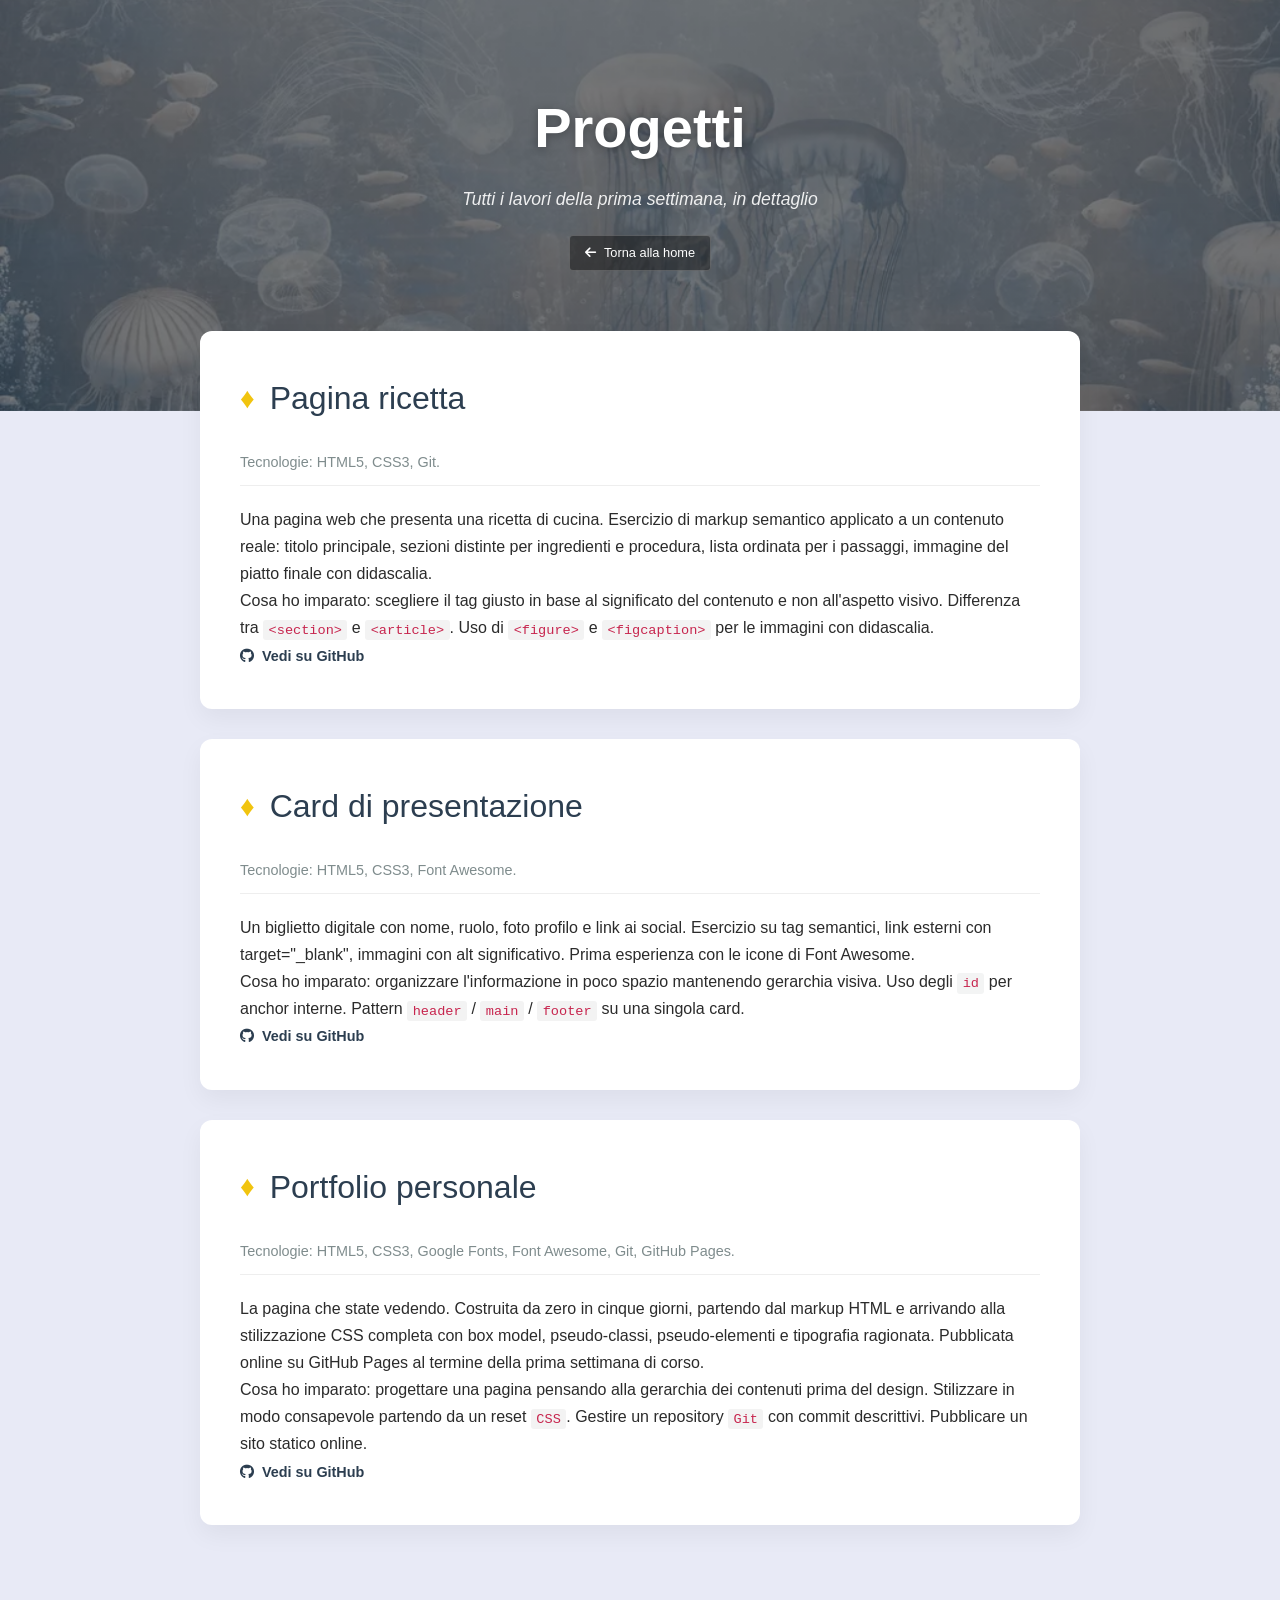
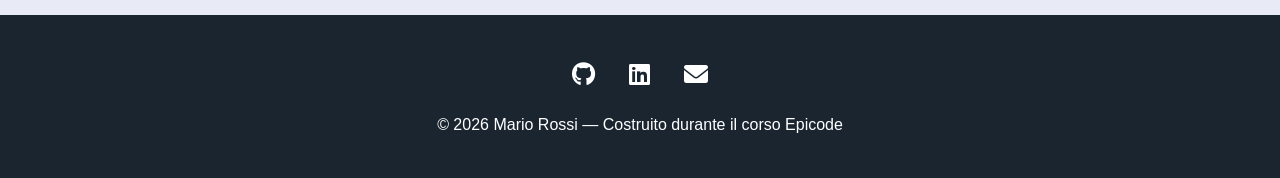
==== progetti.html @ db7f78b2 "fine" ====
<!DOCTYPE html>
<html lang="it">
<head>
    <meta charset="UTF-8">
    <meta name="viewport" content="width=device-width, initial-scale=1.0">
    <title>Progetti — Mario Rossi Portfolio</title>
    <link rel="stylesheet" href="assets/css/reset.css">
    <link rel="stylesheet" href="assets/css/style.css"> 
    <link rel="stylesheet" href="https://cdnjs.cloudflare.com/ajax/libs/font-awesome/6.0.0/css/all.min.css">
</head>
<body class="progetti-page">

    <header id="site-header">
        <h1>Progetti</h1>
        <p class="tagline">Tutti i lavori della prima settimana, in dettaglio</p>
        
        <a href="index.html" class="back-home-tab">
            <i class="fas fa-arrow-left"></i> Torna alla home
        </a>
    </header>

    <main>
        <article class="project-detailedCard">
            <header>
                <h3><span class="marker">♦</span> Pagina ricetta</h3>
                <p class="project-tech"><strong>Tecnologie:</strong> HTML5, CSS3, Git.</p>
            </header>
            <div class="project-description">
                <p><strong>Una pagina web che presenta una ricetta di cucina. Esercizio di markup semantico applicato a un contenuto reale: titolo principale, sezioni distinte per ingredienti e procedura, lista ordinata per i passaggi, immagine del piatto finale con didascalia.</strong></p>
                
                <p>Cosa ho imparato: scegliere il tag giusto in base al significato del contenuto e non all'aspetto visivo. Differenza tra <strong><code>&lt;section&gt;</code></strong> e <strong><code>&lt;article&gt;</code></strong>. Uso di <strong><code>&lt;figure&gt;</code></strong> e <strong><code>&lt;figcaption&gt;</code></strong> per le immagini con didascalia.</p>
            </div>
            <footer>
                <a href="javascript:void(0)" class="github-link"><i class="fab fa-github"></i> Vedi su GitHub</a>
            </footer>
        </article>

        <article class="project-detailedCard">
            <header>
                <h3><span class="marker">♦</span> Card di presentazione</h3>
                <p class="project-tech"><strong>Tecnologie:</strong> HTML5, CSS3, Font Awesome.</p>
            </header>
            <div class="project-description">
                <p><strong>Un biglietto digitale con nome, ruolo, foto profilo e link ai social. Esercizio su tag semantici, link esterni con target="_blank", immagini con alt significativo. Prima esperienza con le icone di Font Awesome.</strong></p>
                
                <p>Cosa ho imparato: organizzare l'informazione in poco spazio mantenendo gerarchia visiva. Uso degli <strong><code>id</code></strong> per anchor interne. Pattern <strong><code>header</code></strong> / <strong><code>main</code></strong> / <strong><code>footer</code></strong> su una singola card.</p>
            </div>
            <footer>
                <a href="javascript:void(0)" class="github-link"><i class="fab fa-github"></i> Vedi su GitHub</a>
            </footer>
        </article>

        <article class="project-detailedCard">
            <header>
                <h3><span class="marker">♦</span> Portfolio personale</h3>
                <p class="project-tech"><strong>Tecnologie:</strong> HTML5, CSS3, Google Fonts, Font Awesome, Git, GitHub Pages.</p>
            </header>
            <div class="project-description">
                <p><strong>La pagina che state vedendo. Costruita da zero in cinque giorni, partendo dal markup HTML e arrivando alla stilizzazione CSS completa con box model, pseudo-classi, pseudo-elementi e tipografia ragionata. Pubblicata online su GitHub Pages al termine della prima settimana di corso.</strong></p>
                
                <p>Cosa ho imparato: progettare una pagina pensando alla gerarchia dei contenuti prima del design. Stilizzare in modo consapevole partendo da un reset <strong><code>CSS</code></strong>. Gestire un repository <strong><code>Git</code></strong> con commit descrittivi. Pubblicare un sito statico online.</p>
            </div>
            <footer>
                <a href="javascript:void(0)" class="github-link"><i class="fab fa-github"></i> Vedi su GitHub</a>
            </footer>
        </article>
    </main>

    <footer id="site-footer">
        <div class="social-icons">
            <a href="javascript:void(0)"><i class="fab fa-github"></i></a>
            <a href="javascript:void(0)"><i class="fab fa-linkedin"></i></a>
            <a href="javascript:void(0)"><i class="fas fa-envelope"></i></a>
        </div>
        <p>© 2026 Mario Rossi — Costruito durante il corso Epicode</p>
    </footer>

</body>
</html>
---- assets/css/style.css ----
/* Reset minimale */
*,
*::before,
*::after {
    box-sizing: border-box;
}

body {
    margin: 0;
    font-family: 'Helvetica Neue', Arial, sans-serif;
    font-size: 16px;
    line-height: 1.7;
    color: #2b2b2b;
    background-color: #e8eaf6; /* Sfondo viola chiaro freddo */
}

/* Stilizzazione del testo all'interno dei tag <code> */
code {
    font-family: 'Courier New', Courier, monospace; /* Imposta il font monospazio */
    background-color: rgba(27, 31, 35, 0.05); /* Un leggero sfondo grigio */
    color: #c7254e; /* Un colore rosso/bordeaux scuro */
    padding: 0.2em 0.4em; /* Spaziatura interna */
    border-radius: 3px; /* Angoli leggermente arrotondati */
    font-size: 85%; /* Leggermente più piccolo del testo normale */
}

/* Header Base (Valido per tutte le pagine) */
#site-header {
    background-color: hsl(220, 40%, 20%);
    background-image: linear-gradient(rgba(0,0,0,0.3), rgba(0,0,0,0.3)), url('Medusa.png');
    background-size: cover;
    background-position: center;
    color: #ffffff;
    text-align: center;
    padding: 80px 20px 120px;
}

#site-header h1 {
    font-size: 3.5rem;
    font-weight: bold;
    margin: 0;
    text-shadow: 0 2px 10px rgba(0, 0, 0, 0.3);
}

.tagline {
    color: #ffffff;
    font-style: italic;
    font-size: 1.1rem;
    margin-top: 10px;
    opacity: 0.9;
}

/* Navigazione stile Tab (Home) */
#site-header nav {
    margin-top: 40px;
}

#site-header nav ul {
    padding: 0;
    margin: 0;
    display: flex;
    justify-content: center;
    gap: 12px;
    flex-wrap: wrap;
    list-style: none;
}

#site-header nav a {
    color: #ffffff;
    background-color: rgba(0, 0, 0, 0.4);
    padding: 10px 18px;
    text-decoration: none;
    font-weight: 500;
    font-size: 0.85rem;
    border-radius: 6px;
    border: 1px solid rgba(255, 255, 255, 0.2);
    transition: all 0.3s ease;
    display: flex;
    align-items: center;
    gap: 8px;
}

#site-header nav a:hover {
    background-color: rgba(0, 0, 0, 0.7);
    border-color: #f1c40f;
}

/* --- SPECIFICO PAGINA PROGETTI (Dettaglio) --- */

.progetti-page #site-header {
    /* Overlay leggermente più scuro per risaltare il tasto 'back' e immagine Medusa */
    background-image: linear-gradient(rgba(0,0,0,0.5), rgba(0,0,0,0.5)), url('Medusa.png'); 
    padding-bottom: 140px;
}

/* Il tab piccolino "Torna alla home" */
.back-home-tab {
    display: inline-flex;
    align-items: center;
    gap: 8px;
    margin-top: 20px;
    padding: 6px 15px;
    background-color: rgba(0, 0, 0, 0.4);
    color: #ffffff;
    text-decoration: none;
    font-size: 0.8rem;
    border-radius: 4px;
    border: 1px solid rgba(255, 255, 255, 0.2);
    transition: all 0.3s ease;
}

.back-home-tab:hover {
    background-color: rgba(0, 0, 0, 0.7);
    border-color: #f1c40f;
}

/* Main e Card */
main {
    max-width: 920px;
    margin: -70px auto 0;
    position: relative;
    z-index: 10;
    padding: 0 20px 60px;
}

.progetti-page main {
    margin-top: -80px; /* Sormonta l'header */
}

main section, .project-detailedCard {
    background-color: #ffffff;
    padding: 40px;
    margin-bottom: 30px;
    border-radius: 12px;
    box-shadow: 0 10px 25px rgba(0, 0, 0, 0.05);
}

/* Titoli con Diamante Giallo */
h2, .project-detailedCard h3 {
    font-size: 2rem;
    color: #2c3e50;
    margin-top: 0;
    margin-bottom: 25px;
    display: flex;
    align-items: center;
}

h2::before, .marker {
    content: '♦';
    color: #f1c40f;
    margin-right: 15px;
    font-size: 1.8rem;
}

/* Stili specifici card dettagliata */
.project-tech {
    font-size: 0.9rem;
    color: #7f8c8d;
    margin-bottom: 20px;
    border-bottom: 1px solid #eee;
    padding-bottom: 10px;
}

/* Avatar e Capolettera */
.avatar {
    width: 140px;
    height: 140px;
    border: 5px solid #f1c40f;
    border-radius: 50%;
    float: left;
    margin: 0 30px 15px 0;
    object-fit: cover;
}

#chi-sono p:first-of-type::first-letter {
    font-size: 4rem;
    font-weight: bold;
    float: left;
    margin-right: 12px;
    line-height: 1;
    color: #2c3e50;
    font-family: serif;
}

/* --- BARRE COMPETENZE --- */
.skills-container {
    margin-top: 20px;
}

.skills-header {
    display: flex;
    justify-content: space-between;
    font-weight: bold;
    color: #2c3e50;
    padding-bottom: 10px;
    border-bottom: 2px solid #f1c40f;
    margin-bottom: 20px;
}

.skill-item {
    display: flex;
    align-items: center;
    justify-content: space-between;
    margin-bottom: 20px;
    padding-bottom: 20px;
    border-bottom: 1px solid #eee;
}

.skill-item:last-child {
    border-bottom: none;
    margin-bottom: 0;
    padding-bottom: 0;
}

.skill-info {
    flex: 1;
}

.skill-info p {
    margin: 0;
    font-size: 1.1rem;
}

.skill-info small {
    color: #7f8c8d;
}

.progress-container {
    flex: 1;
    background-color: #eee;
    height: 12px;
    border-radius: 10px;
    margin-left: 30px;
    overflow: hidden;
}

.progress-bar {
    background-color: #f1c40f;
    height: 100%;
    border-radius: 10px;
}

/* --- TABELLA ESPERIENZE --- */
table {
    width: 100%;
    border-collapse: collapse;
    margin-top: 20px;
    font-size: 0.95rem;
}

table thead tr {
    background-color: #4a3350; 
    color: white;
}

table th {
    text-align: left;
    padding: 15px;
    text-transform: uppercase;
    letter-spacing: 1px;
}

table tbody tr:nth-child(odd) {
    background-color: #f9f9f9;
}

table td {
    padding: 15px;
    color: #34495e;
    position: relative;
}

table tbody td:first-child {
    padding-left: 25px;
}

table tbody td:first-child::before {
    content: "";
    position: absolute;
    left: 0;
    top: 50%;
    width: 15px;
    height: 1px;
    background-color: #ddd;
}

/* --- NUOVA SEZIONE PROGETTI (Home) --- */
.projects-container {
    display: flex;
    flex-direction: column;
    gap: 20px;
    margin-top: 20px;
}

.project-card {
    background-color: #f8f9fa;
    border-left: 5px solid #2c3e50;
    border-radius: 4px;
    padding: 25px;
    position: relative;
}

.project-card.alt-border {
    border-left-color: #f1c40f;
}

.project-card h3 {
    margin-top: 0;
    margin-bottom: 10px;
    color: #2c3e50;
    font-size: 1.4rem;
    display: block;
}

.project-card p {
    color: #444;
    font-size: 0.95rem;
    margin-bottom: 15px;
}

.github-link {
    display: inline-flex;
    align-items: center;
    gap: 8px;
    color: #2c3e50;
    text-decoration: none;
    font-weight: bold;
    font-size: 0.9rem;
}

.github-link:hover {
    text-decoration: underline;
}

.projects-footer {
    text-align: right;
    margin-top: 25px;
}

.projects-footer a {
    color: #2c3e50;
    text-decoration: none;
    font-weight: bold;
    font-size: 0.95rem;
    border-bottom: 3px solid #f1c40f;
    padding-bottom: 3px;
}

/* --- SEZIONE CONTATTAMI --- */
#contatti p {
    font-size: 0.95rem;
    color: #444;
    margin-bottom: 25px;
}

.form-group {
    margin-bottom: 20px;
}

.form-group label {
    display: block;
    font-weight: bold;
    font-size: 0.9rem;
    color: #2c3e50;
    margin-bottom: 8px;
}

.form-group input, 
.form-group select, 
.form-group textarea {
    width: 100%;
    padding: 12px;
    border: 1px solid #dcdde1;
    border-radius: 4px;
    background-color: #fdfaf5;
    font-size: 0.95rem;
    color: #2c3e50;
    font-family: inherit;
    transition: border-color 0.3s ease;
}

.btn-submit {
    background-color: #2c3e50;
    color: #ffffff;
    padding: 12px 25px;
    border: none;
    border-radius: 4px;
    font-size: 0.95rem;
    font-weight: bold;
    cursor: pointer;
    display: inline-flex;
    align-items: center;
    gap: 10px;
    transition: background-color 0.3s ease;
}

.btn-submit:hover {
    background-color: #1a252f;
}

/* --- BADGE E FOOTER SITO --- */
.badge {
    background-color: #e74c3c;
    color: white;
    font-size: 0.7rem;
    padding: 2px 8px;
    border-radius: 4px;
    vertical-align: middle;
    margin-left: 10px;
    text-transform: uppercase;
}

#site-footer {
    background-color: #1a252f;
    color: #ffffff;
    text-align: center;
    padding: 40px 20px;
}

.social-icons {
    margin-bottom: 15px;
}

.social-icons a {
    color: white;
    font-size: 1.5rem;
    margin: 0 15px;
    transition: color 0.3s;
}

.social-icons a:hover {
    color: #f1c40f;
}
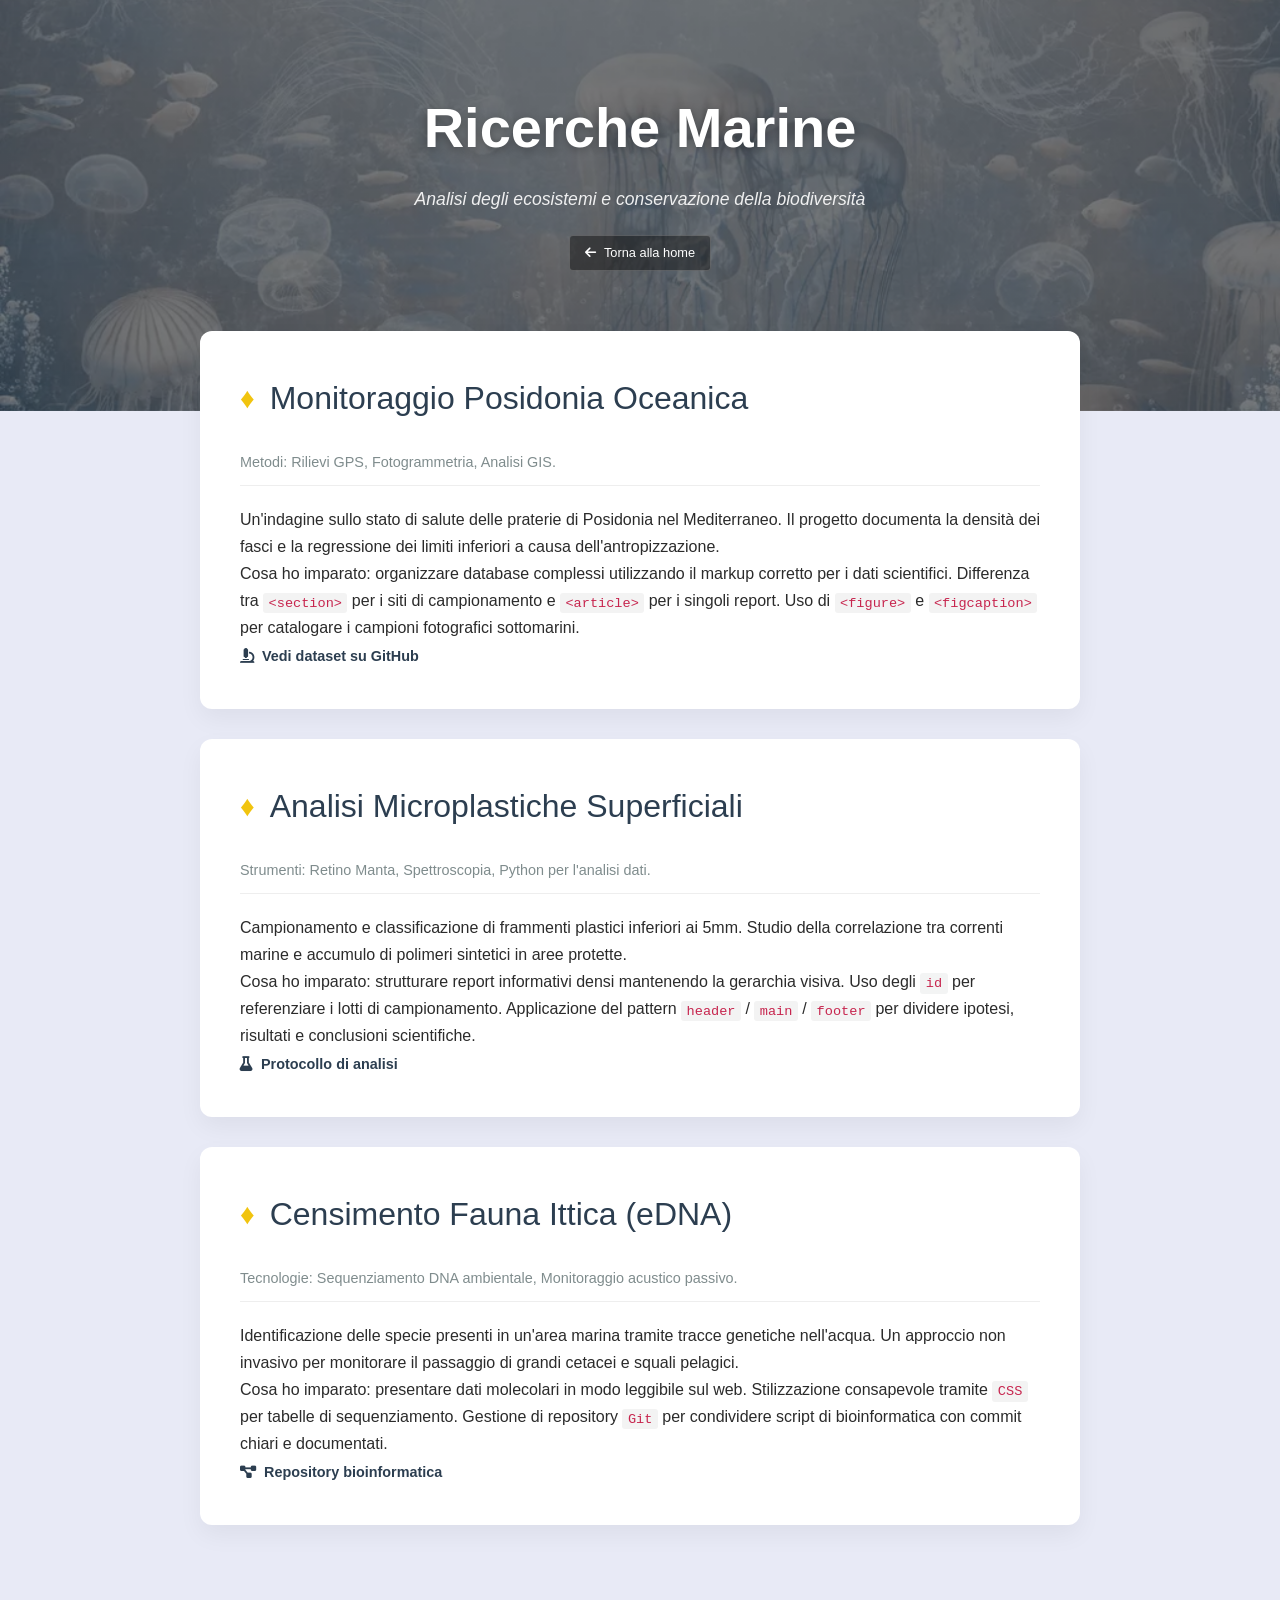
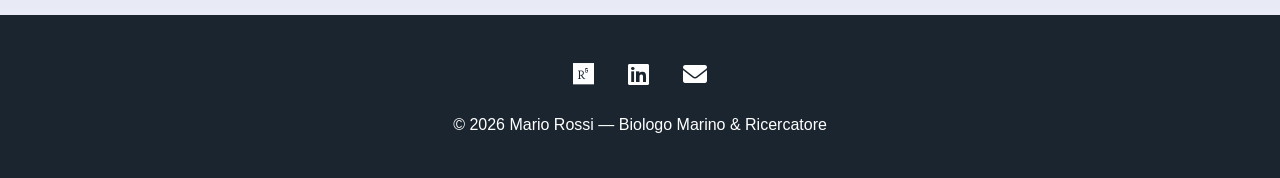
==== commit ba3d6696: "fine vera" ====
--- a/progetti.html
+++ b/progetti.html
@@ -3,7 +3,7 @@
 <head>
     <meta charset="UTF-8">
     <meta name="viewport" content="width=device-width, initial-scale=1.0">
-    <title>Progetti — Mario Rossi Portfolio</title>
+    <title>Ricerche e Monitoraggi — Mario Rossi Portfolio</title>
     <link rel="stylesheet" href="assets/css/reset.css">
     <link rel="stylesheet" href="assets/css/style.css"> 
     <link rel="stylesheet" href="https://cdnjs.cloudflare.com/ajax/libs/font-awesome/6.0.0/css/all.min.css">
@@ -11,8 +11,8 @@
 <body class="progetti-page">
 
     <header id="site-header">
-        <h1>Progetti</h1>
-        <p class="tagline">Tutti i lavori della prima settimana, in dettaglio</p>
+        <h1>Ricerche Marine</h1>
+        <p class="tagline">Analisi degli ecosistemi e conservazione della biodiversità</p>
         
         <a href="index.html" class="back-home-tab">
             <i class="fas fa-arrow-left"></i> Torna alla home
@@ -22,57 +22,57 @@
     <main>
         <article class="project-detailedCard">
             <header>
-                <h3><span class="marker">♦</span> Pagina ricetta</h3>
-                <p class="project-tech"><strong>Tecnologie:</strong> HTML5, CSS3, Git.</p>
+                <h3><span class="marker">♦</span> Monitoraggio Posidonia Oceanica</h3>
+                <p class="project-tech"><strong>Metodi:</strong> Rilievi GPS, Fotogrammetria, Analisi GIS.</p>
             </header>
             <div class="project-description">
-                <p><strong>Una pagina web che presenta una ricetta di cucina. Esercizio di markup semantico applicato a un contenuto reale: titolo principale, sezioni distinte per ingredienti e procedura, lista ordinata per i passaggi, immagine del piatto finale con didascalia.</strong></p>
+                <p><strong>Un'indagine sullo stato di salute delle praterie di Posidonia nel Mediterraneo. Il progetto documenta la densità dei fasci e la regressione dei limiti inferiori a causa dell'antropizzazione.</strong></p>
                 
-                <p>Cosa ho imparato: scegliere il tag giusto in base al significato del contenuto e non all'aspetto visivo. Differenza tra <strong><code>&lt;section&gt;</code></strong> e <strong><code>&lt;article&gt;</code></strong>. Uso di <strong><code>&lt;figure&gt;</code></strong> e <strong><code>&lt;figcaption&gt;</code></strong> per le immagini con didascalia.</p>
+                <p>Cosa ho imparato: organizzare database complessi utilizzando il markup corretto per i dati scientifici. Differenza tra <strong><code>&lt;section&gt;</code></strong> per i siti di campionamento e <strong><code>&lt;article&gt;</code></strong> per i singoli report. Uso di <strong><code>&lt;figure&gt;</code></strong> e <strong><code>&lt;figcaption&gt;</code></strong> per catalogare i campioni fotografici sottomarini.</p>
             </div>
             <footer>
-                <a href="javascript:void(0)" class="github-link"><i class="fab fa-github"></i> Vedi su GitHub</a>
+                <a href="javascript:void(0)" class="github-link"><i class="fas fa-microscope"></i> Vedi dataset su GitHub</a>
             </footer>
         </article>
 
         <article class="project-detailedCard">
             <header>
-                <h3><span class="marker">♦</span> Card di presentazione</h3>
-                <p class="project-tech"><strong>Tecnologie:</strong> HTML5, CSS3, Font Awesome.</p>
+                <h3><span class="marker">♦</span> Analisi Microplastiche Superficiali</h3>
+                <p class="project-tech"><strong>Strumenti:</strong> Retino Manta, Spettroscopia, Python per l'analisi dati.</p>
             </header>
             <div class="project-description">
-                <p><strong>Un biglietto digitale con nome, ruolo, foto profilo e link ai social. Esercizio su tag semantici, link esterni con target="_blank", immagini con alt significativo. Prima esperienza con le icone di Font Awesome.</strong></p>
+                <p><strong>Campionamento e classificazione di frammenti plastici inferiori ai 5mm. Studio della correlazione tra correnti marine e accumulo di polimeri sintetici in aree protette.</strong></p>
                 
-                <p>Cosa ho imparato: organizzare l'informazione in poco spazio mantenendo gerarchia visiva. Uso degli <strong><code>id</code></strong> per anchor interne. Pattern <strong><code>header</code></strong> / <strong><code>main</code></strong> / <strong><code>footer</code></strong> su una singola card.</p>
+                <p>Cosa ho imparato: strutturare report informativi densi mantenendo la gerarchia visiva. Uso degli <strong><code>id</code></strong> per referenziare i lotti di campionamento. Applicazione del pattern <strong><code>header</code></strong> / <strong><code>main</code></strong> / <strong><code>footer</code></strong> per dividere ipotesi, risultati e conclusioni scientifiche.</p>
             </div>
             <footer>
-                <a href="javascript:void(0)" class="github-link"><i class="fab fa-github"></i> Vedi su GitHub</a>
+                <a href="javascript:void(0)" class="github-link"><i class="fas fa-flask"></i> Protocollo di analisi</a>
             </footer>
         </article>
 
         <article class="project-detailedCard">
             <header>
-                <h3><span class="marker">♦</span> Portfolio personale</h3>
-                <p class="project-tech"><strong>Tecnologie:</strong> HTML5, CSS3, Google Fonts, Font Awesome, Git, GitHub Pages.</p>
+                <h3><span class="marker">♦</span> Censimento Fauna Ittica (eDNA)</h3>
+                <p class="project-tech"><strong>Tecnologie:</strong> Sequenziamento DNA ambientale, Monitoraggio acustico passivo.</p>
             </header>
             <div class="project-description">
-                <p><strong>La pagina che state vedendo. Costruita da zero in cinque giorni, partendo dal markup HTML e arrivando alla stilizzazione CSS completa con box model, pseudo-classi, pseudo-elementi e tipografia ragionata. Pubblicata online su GitHub Pages al termine della prima settimana di corso.</strong></p>
+                <p><strong>Identificazione delle specie presenti in un'area marina tramite tracce genetiche nell'acqua. Un approccio non invasivo per monitorare il passaggio di grandi cetacei e squali pelagici.</strong></p>
                 
-                <p>Cosa ho imparato: progettare una pagina pensando alla gerarchia dei contenuti prima del design. Stilizzare in modo consapevole partendo da un reset <strong><code>CSS</code></strong>. Gestire un repository <strong><code>Git</code></strong> con commit descrittivi. Pubblicare un sito statico online.</p>
+                <p>Cosa ho imparato: presentare dati molecolari in modo leggibile sul web. Stilizzazione consapevole tramite <strong><code>CSS</code></strong> per tabelle di sequenziamento. Gestione di repository <strong><code>Git</code></strong> per condividere script di bioinformatica con commit chiari e documentati.</p>
             </div>
             <footer>
-                <a href="javascript:void(0)" class="github-link"><i class="fab fa-github"></i> Vedi su GitHub</a>
+                <a href="javascript:void(0)" class="github-link"><i class="fas fa-project-diagram"></i> Repository bioinformatica</a>
             </footer>
         </article>
     </main>
 
     <footer id="site-footer">
         <div class="social-icons">
-            <a href="javascript:void(0)"><i class="fab fa-github"></i></a>
+            <a href="javascript:void(0)"><i class="fab fa-researchgate"></i></a>
             <a href="javascript:void(0)"><i class="fab fa-linkedin"></i></a>
             <a href="javascript:void(0)"><i class="fas fa-envelope"></i></a>
         </div>
-        <p>© 2026 Mario Rossi — Costruito durante il corso Epicode</p>
+        <p>© 2026 Mario Rossi — Biologo Marino & Ricercatore</p>
     </footer>
 
 </body>
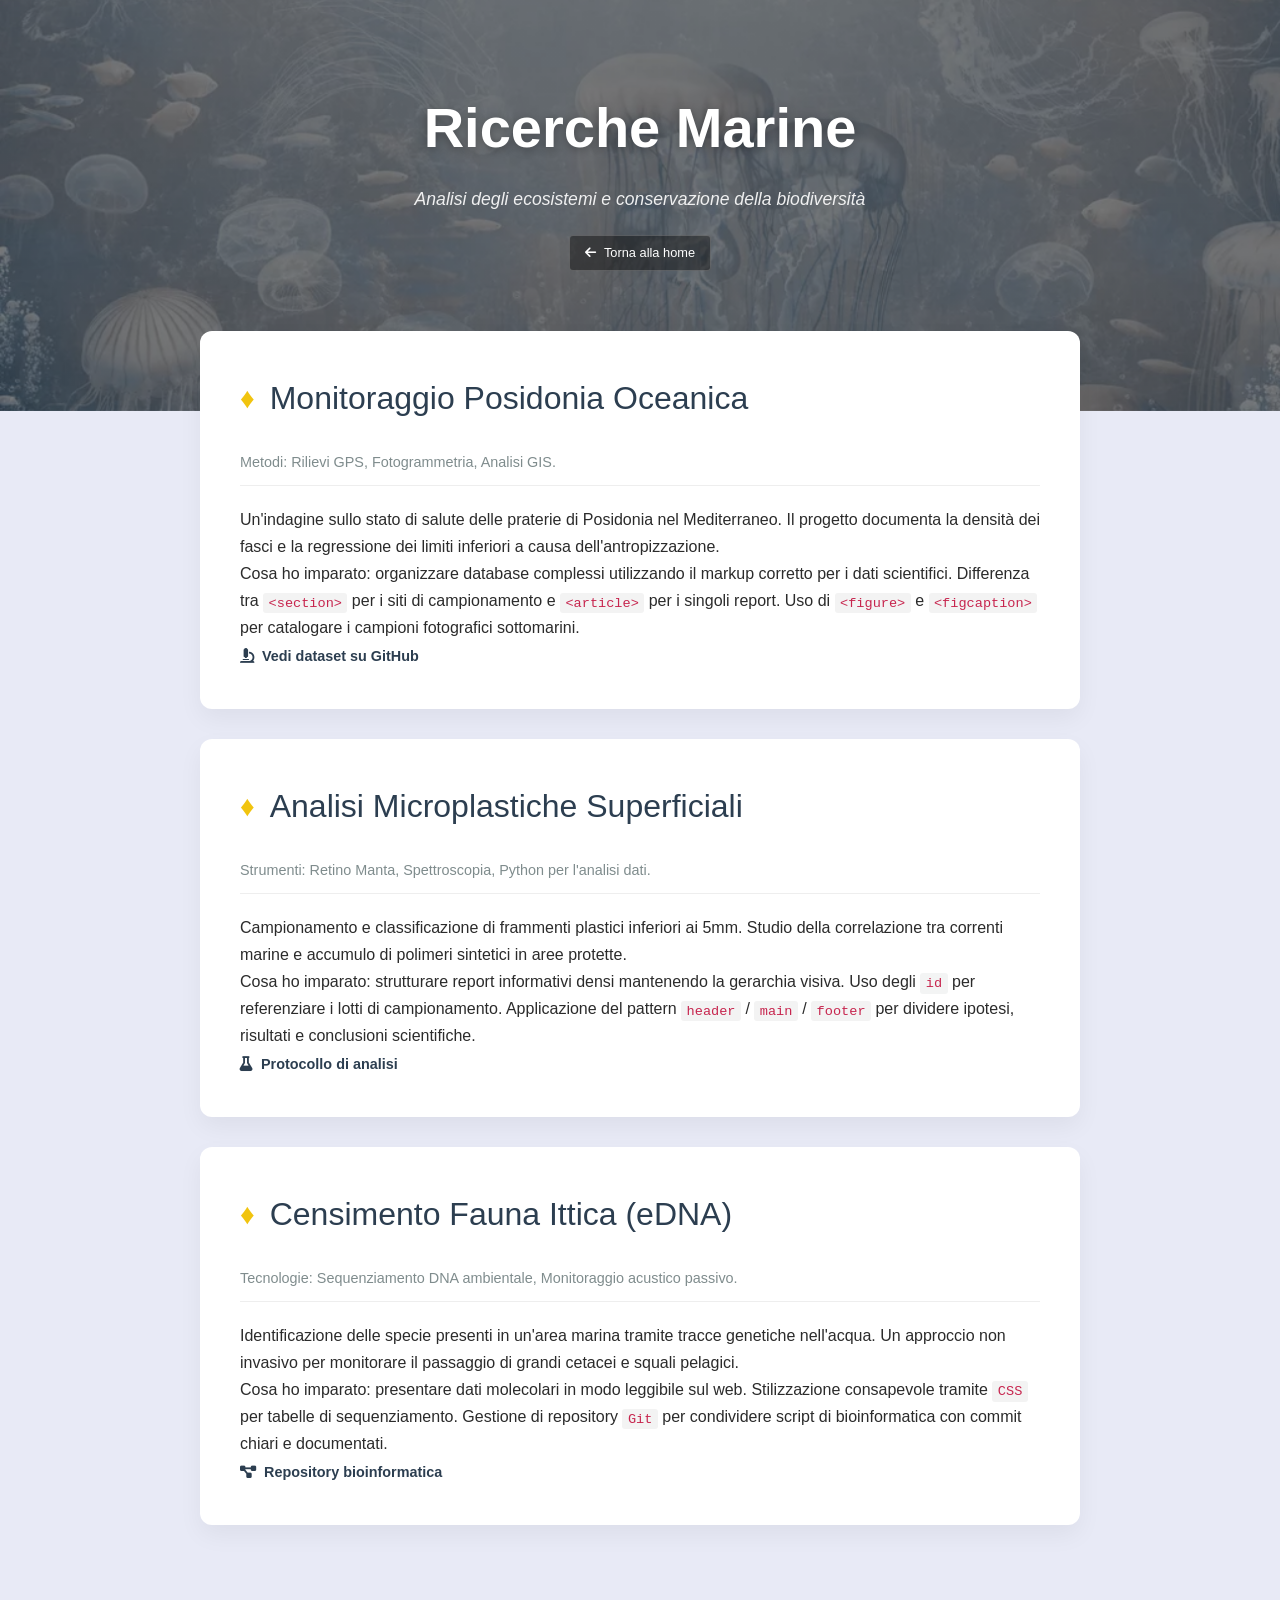
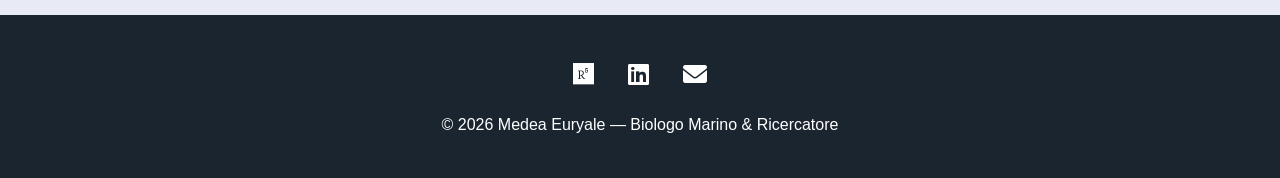
==== commit f12ef969: "fn lmssma" ====
--- a/progetti.html
+++ b/progetti.html
@@ -3,7 +3,7 @@
 <head>
     <meta charset="UTF-8">
     <meta name="viewport" content="width=device-width, initial-scale=1.0">
-    <title>Ricerche e Monitoraggi — Mario Rossi Portfolio</title>
+    <title>Ricerche e Monitoraggi — Medea Euryale Portfolio</title>
     <link rel="stylesheet" href="assets/css/reset.css">
     <link rel="stylesheet" href="assets/css/style.css"> 
     <link rel="stylesheet" href="https://cdnjs.cloudflare.com/ajax/libs/font-awesome/6.0.0/css/all.min.css">
@@ -72,7 +72,7 @@
             <a href="javascript:void(0)"><i class="fab fa-linkedin"></i></a>
             <a href="javascript:void(0)"><i class="fas fa-envelope"></i></a>
         </div>
-        <p>© 2026 Mario Rossi — Biologo Marino & Ricercatore</p>
+        <p>© 2026 Medea Euryale — Biologo Marino & Ricercatore</p>
     </footer>
 
 </body>
